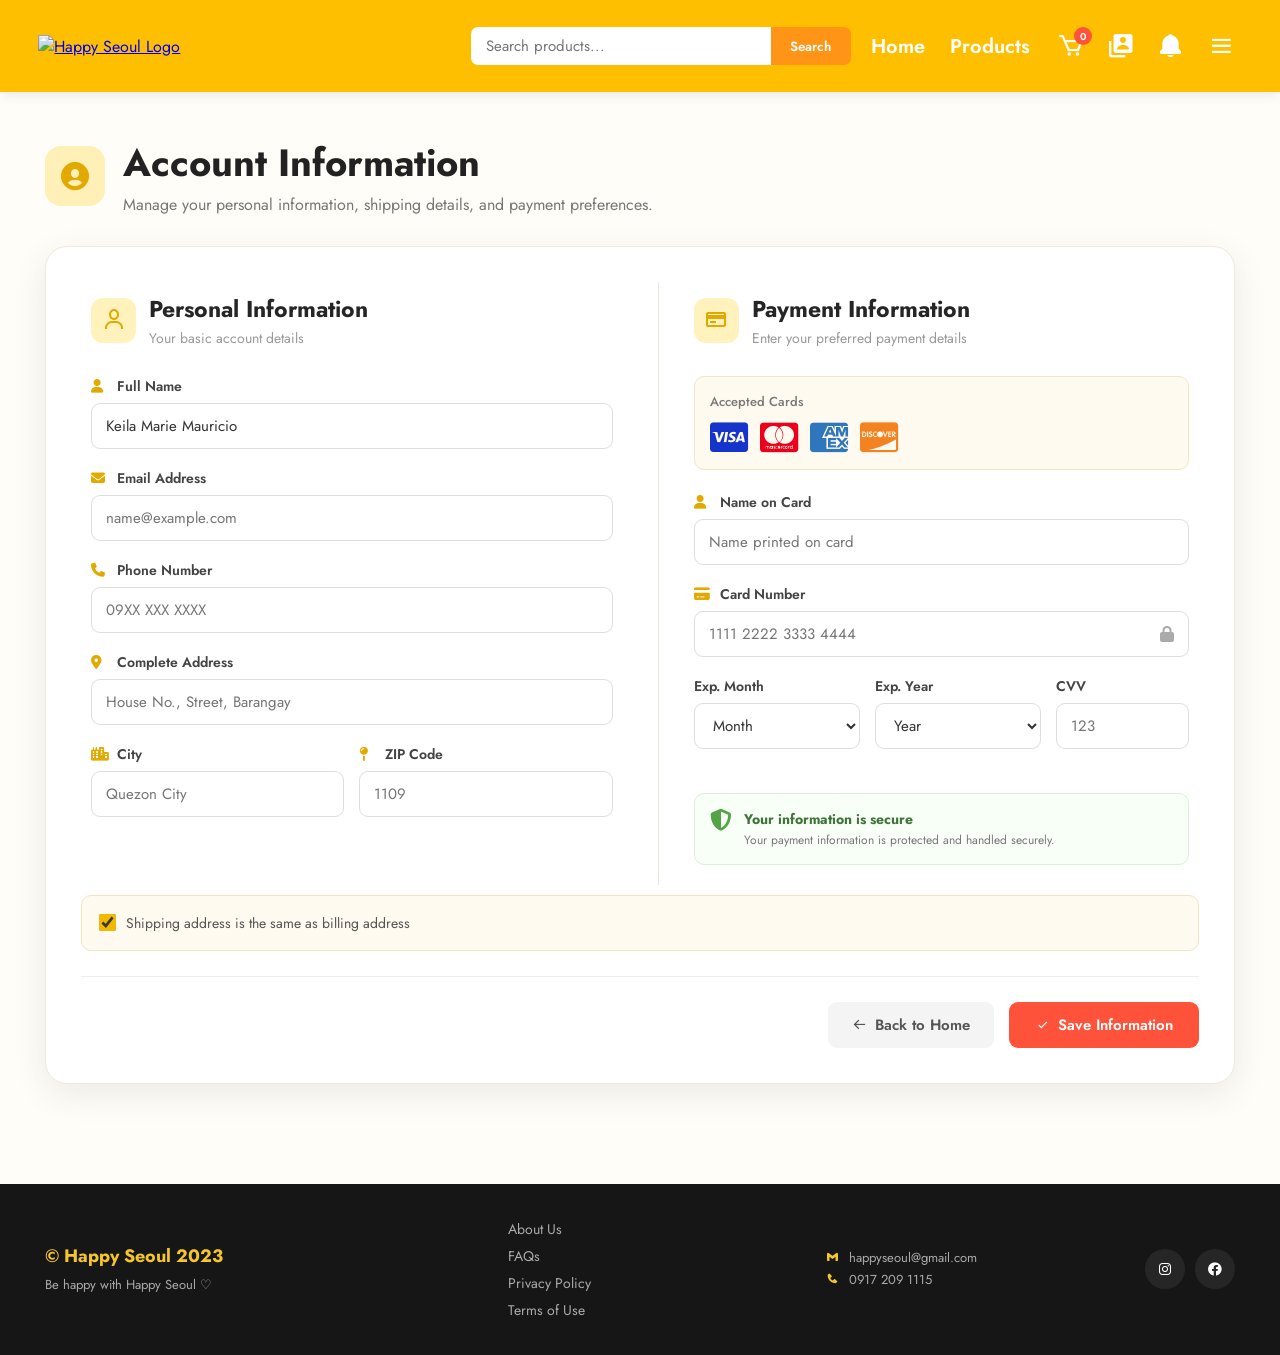
==== Account.html @ aba83708 "Add files via upload" ====
<!DOCTYPE html>
<html lang="en">
<head>
    <meta charset="UTF-8">
    <meta name="viewport" content="width=device-width, initial-scale=1.0">

    <title>Account Information | Happy Seoul</title>

    <!-- Google Font -->
    <link rel="preconnect" href="https://fonts.googleapis.com">
    <link rel="preconnect" href="https://fonts.gstatic.com" crossorigin>
    <link href="https://fonts.googleapis.com/css2?family=Jost:wght@300;400;500;600;700&display=swap" rel="stylesheet">

    <!-- Boxicons -->
    <link rel="stylesheet"
          href="https://unpkg.com/boxicons@latest/css/boxicons.min.css">

    <!-- Font Awesome -->
    <link rel="stylesheet"
          href="https://cdnjs.cloudflare.com/ajax/libs/font-awesome/6.4.2/css/all.min.css">

    <!-- CSS -->
    <link rel="stylesheet" href="account.css">
</head>

<body>

    <!-- ================= NAVIGATION ================= -->
    <header class="header">

        <a href="Home.html" class="logo">
            <img src="logo.PNG" alt="Happy Seoul Logo">
        </a>

        <nav class="navbar">

            <!-- Search -->
            <form class="search-form">
                <input
                    type="search"
                    placeholder="Search products..."
                    aria-label="Search products"
                >
                <button type="submit">
                    Search
                </button>
            </form>

            <!-- Main Menu -->
            <ul class="menu">
                <li>
                    <a href="Home.html">Home</a>
                </li>

                <li>
                    <a href="Products.html">Products</a>
                </li>
            </ul>

            <!-- Navigation Icons -->
            <div class="nav-icon">

                <!-- Cart -->
                <a href="Cart.html" class="icon-link cart">
                    <i class='bx bx-cart'></i>
                    <span class="cart-count">0</span>
                </a>

                <!-- Account -->
                <a href="User.html" class="icon-link">
                    <i class='bx bxs-user-account'></i>
                </a>

                <!-- Notifications -->
                <a href="Notif.html" class="icon-link">
                    <i class='bx bxs-bell'></i>
                </a>

                <!-- Menu -->
                <div class="dropdown">

                    <button class="dropbtn" type="button">
                        <i class='bx bx-menu'></i>
                    </button>

                    <div class="dropdown-content">
                        <a href="Account.html">
                            <i class='bx bx-user'></i>
                            Account Info
                        </a>

                        <a href="About Us.html">
                            <i class='bx bx-info-circle'></i>
                            About Us
                        </a>

                        <a href="Faqs.html">
                            <i class='bx bx-help-circle'></i>
                            FAQs
                        </a>
                    </div>

                </div>

            </div>

        </nav>

    </header>


    <!-- ================= MAIN CONTENT ================= -->
    <main class="account-page">

        <!-- Page Header -->
        <section class="page-heading">

            <span class="heading-icon">
                <i class='bx bxs-user-circle'></i>
            </span>

            <div>
                <h1>Account Information</h1>
                <p>
                    Manage your personal information, shipping details,
                    and payment preferences.
                </p>
            </div>

        </section>


        <!-- Account Card -->
        <section class="account-card">

            <form action="Home.html">

                <div class="account-grid">

                    <!-- ================= PERSONAL INFORMATION ================= -->
                    <div class="form-section">

                        <div class="section-title">
                            <div class="section-icon">
                                <i class='bx bx-user'></i>
                            </div>

                            <div>
                                <h2>Personal Information</h2>
                                <p>Your basic account details</p>
                            </div>
                        </div>


                        <!-- Full Name -->
                        <div class="form-group">

                            <label for="fname">
                                <i class="fa-solid fa-user"></i>
                                Full Name
                            </label>

                            <input
                                type="text"
                                id="fname"
                                name="firstname"
                                placeholder="Enter your full name"
                                value="Keila Marie Mauricio"
                                required
                            >

                        </div>


                        <!-- Email -->
                        <div class="form-group">

                            <label for="email">
                                <i class="fa-solid fa-envelope"></i>
                                Email Address
                            </label>

                            <input
                                type="email"
                                id="email"
                                name="email"
                                placeholder="name@example.com"
                                required
                            >

                        </div>


                        <!-- Phone -->
                        <div class="form-group">

                            <label for="phone">
                                <i class="fa-solid fa-phone"></i>
                                Phone Number
                            </label>

                            <input
                                type="tel"
                                id="phone"
                                name="phone"
                                placeholder="09XX XXX XXXX"
                            >

                        </div>


                        <!-- Address -->
                        <div class="form-group">

                            <label for="address">
                                <i class="fa-solid fa-location-dot"></i>
                                Complete Address
                            </label>

                            <input
                                type="text"
                                id="address"
                                name="address"
                                placeholder="House No., Street, Barangay"
                                required
                            >

                        </div>


                        <!-- City + ZIP -->
                        <div class="form-row">

                            <div class="form-group">

                                <label for="city">
                                    <i class="fa-solid fa-city"></i>
                                    City
                                </label>

                                <input
                                    type="text"
                                    id="city"
                                    name="city"
                                    placeholder="Quezon City"
                                    required
                                >

                            </div>


                            <div class="form-group">

                                <label for="zip">
                                    <i class="fa-solid fa-map-pin"></i>
                                    ZIP Code
                                </label>

                                <input
                                    type="text"
                                    id="zip"
                                    name="zip"
                                    placeholder="1109"
                                    required
                                >

                            </div>

                        </div>

                    </div>


                    <!-- ================= PAYMENT INFORMATION ================= -->
                    <div class="form-section payment-section">

                        <div class="section-title">

                            <div class="section-icon">
                                <i class='bx bx-credit-card'></i>
                            </div>

                            <div>
                                <h2>Payment Information</h2>
                                <p>Enter your preferred payment details</p>
                            </div>

                        </div>


                        <!-- Accepted Cards -->
                        <div class="accepted-cards">

                            <span>Accepted Cards</span>

                            <div class="card-icons">

                                <i class="fa-brands fa-cc-visa"></i>

                                <i class="fa-brands fa-cc-mastercard"></i>

                                <i class="fa-brands fa-cc-amex"></i>

                                <i class="fa-brands fa-cc-discover"></i>

                            </div>

                        </div>


                        <!-- Name on Card -->
                        <div class="form-group">

                            <label for="cname">
                                <i class="fa-solid fa-user"></i>
                                Name on Card
                            </label>

                            <input
                                type="text"
                                id="cname"
                                name="cardname"
                                placeholder="Name printed on card"
                            >

                        </div>


                        <!-- Card Number -->
                        <div class="form-group">

                            <label for="ccnum">
                                <i class="fa-solid fa-credit-card"></i>
                                Card Number
                            </label>

                            <div class="input-icon">

                                <input
                                    type="text"
                                    id="ccnum"
                                    name="cardnumber"
                                    placeholder="1111 2222 3333 4444"
                                >

                                <i class="fa-solid fa-lock"></i>

                            </div>

                        </div>


                        <!-- Expiration + CVV -->
                        <div class="form-row">

                            <div class="form-group">

                                <label for="expmonth">
                                    Exp. Month
                                </label>

                                <select id="expmonth" name="expmonth">

                                    <option value="">Month</option>
                                    <option>January</option>
                                    <option>February</option>
                                    <option>March</option>
                                    <option>April</option>
                                    <option>May</option>
                                    <option>June</option>
                                    <option>July</option>
                                    <option>August</option>
                                    <option>September</option>
                                    <option>October</option>
                                    <option>November</option>
                                    <option>December</option>

                                </select>

                            </div>


                            <div class="form-group">

                                <label for="expyear">
                                    Exp. Year
                                </label>

                                <select id="expyear" name="expyear">

                                    <option value="">Year</option>
                                    <option>2026</option>
                                    <option>2027</option>
                                    <option>2028</option>
                                    <option>2029</option>
                                    <option>2030</option>

                                </select>

                            </div>


                            <div class="form-group">

                                <label for="cvv">
                                    CVV
                                </label>

                                <input
                                    type="password"
                                    id="cvv"
                                    name="cvv"
                                    placeholder="123"
                                    maxlength="4"
                                >

                            </div>

                        </div>


                        <!-- Security Notice -->
                        <div class="security-notice">

                            <i class="fa-solid fa-shield-halved"></i>

                            <div>
                                <strong>Your information is secure</strong>
                                <p>
                                    Your payment information is protected
                                    and handled securely.
                                </p>
                            </div>

                        </div>

                    </div>

                </div>


                <!-- ================= SHIPPING ================= -->
                <div class="shipping-option">

                    <label>

                        <input
                            type="checkbox"
                            checked
                            name="sameadr"
                        >

                        <span>
                            Shipping address is the same as billing address
                        </span>

                    </label>

                </div>


                <!-- ================= ACTION BUTTONS ================= -->
                <div class="form-actions">

                    <a href="Home.html" class="back-btn">
                        <i class='bx bx-arrow-back'></i>
                        Back to Home
                    </a>

                    <button type="submit" class="save-btn">
                        <i class='bx bx-check'></i>
                        Save Information
                    </button>

                </div>

            </form>

        </section>

    </main>


    <!-- ================= FOOTER ================= -->
    <footer class="footer">

        <div class="footer-content">

            <div>
                <h3>© Happy Seoul 2023</h3>
                <p>Be happy with Happy Seoul ♡</p>
            </div>

            <div class="footer-links">

                <a href="About Us.html">About Us</a>

                <a href="Faqs.html">FAQs</a>

                <a href="#">Privacy Policy</a>

                <a href="#">Terms of Use</a>

            </div>

            <div class="footer-contact">

                <p>
                    <i class='bx bxl-gmail'></i>
                    happyseoul@gmail.com
                </p>

                <p>
                    <i class='bx bxs-phone'></i>
                    0917 209 1115
                </p>

            </div>

            <div class="social-icons">

                <a href="#">
                    <i class='bx bxl-instagram'></i>
                </a>

                <a href="#">
                    <i class='bx bxl-facebook-circle'></i>
                </a>

            </div>

        </div>

    </footer>

</body>
</html>
---- account.css ----
@import url("https://fonts.googleapis.com/css2?family=Jost:wght@300;400;500;600;700&display=swap");


/* =====================================================
   GLOBAL
===================================================== */

* {
    margin: 0;
    padding: 0;
    box-sizing: border-box;
}

html {
    scroll-behavior: smooth;
}

body {
    font-family: "Jost", sans-serif;
    background: #fffdf8;
    color: #222;
    min-height: 100vh;
}


/* =====================================================
   HEADER / NAVIGATION
===================================================== */

.header {
    position: fixed;
    top: 0;
    left: 0;
    width: 100%;
    height: 92px;

    display: flex;
    align-items: center;
    justify-content: space-between;

    padding: 8px 3%;
    background: #febf01;

    z-index: 1000;

    box-shadow: 0 3px 12px rgba(0, 0, 0, 0.08);
}


/* LOGO */

.logo {
    display: flex;
    align-items: center;
}

.logo img {
    width: 220px;
    height: auto;
    display: block;
}


/* NAVIGATION */

.navbar {
    display: flex;
    align-items: center;
    gap: 20px;
}


/* SEARCH */

.search-form {
    display: flex;
    height: 38px;
}

.search-form input {
    width: 300px;
    padding: 0 15px;

    border: none;
    outline: none;

    font-family: "Jost", sans-serif;
    font-size: 15px;

    border-radius: 7px 0 0 7px;

    background: #fff;
}

.search-form button {
    width: 80px;

    border: none;
    outline: none;

    background: #ff9417;
    color: white;

    font-family: "Jost", sans-serif;
    font-weight: 600;

    border-radius: 0 7px 7px 0;

    cursor: pointer;

    transition: 0.3s;
}

.search-form button:hover {
    background: #f57c00;
}


/* MAIN MENU */

.menu {
    display: flex;
    align-items: center;
    gap: 25px;

    list-style: none;
}

.menu a {
    color: white;

    font-size: 20px;
    font-weight: 600;

    text-decoration: none;

    transition: 0.3s;
}

.menu a:hover {
    color: #fff2c4;
}


/* NAV ICONS */

.nav-icon {
    display: flex;
    align-items: center;
    gap: 8px;
}

.icon-link,
.dropbtn {
    position: relative;

    display: flex;
    align-items: center;
    justify-content: center;

    width: 42px;
    height: 42px;

    color: white;

    text-decoration: none;

    border: none;
    background: transparent;

    cursor: pointer;
}

.icon-link i,
.dropbtn i {
    font-size: 28px;

    transition: 0.3s;
}

.icon-link:hover i,
.dropbtn:hover i {
    transform: scale(1.1);
    color: #fff4c2;
}


/* CART COUNT */

.cart-count {
    position: absolute;

    top: 2px;
    right: 0;

    width: 18px;
    height: 18px;

    display: flex;
    align-items: center;
    justify-content: center;

    background: #ff523b;
    color: white;

    font-size: 10px;
    font-weight: 600;

    border-radius: 50%;
}


/* DROPDOWN */

.dropdown {
    position: relative;
}

.dropdown-content {
    display: none;

    position: absolute;

    right: 0;
    top: 48px;

    width: 190px;

    background: white;

    border-radius: 10px;

    box-shadow: 0 10px 30px rgba(0, 0, 0, 0.15);

    overflow: hidden;
}

.dropdown-content a {
    display: flex;
    align-items: center;
    gap: 10px;

    padding: 13px 16px;

    color: #333;

    font-size: 15px;
    text-decoration: none;

    transition: 0.3s;
}

.dropdown-content a:hover {
    background: #fff3c4;
    color: #e5a900;
}

.dropdown:hover .dropdown-content {
    display: block;
}


/* =====================================================
   ACCOUNT PAGE
===================================================== */

.account-page {
    width: 100%;
    max-width: 1250px;

    margin: 0 auto;

    padding: 135px 30px 70px;
}


/* PAGE HEADING */

.page-heading {
    display: flex;
    align-items: center;

    gap: 18px;

    margin-bottom: 30px;
}

.heading-icon {
    width: 60px;
    height: 60px;

    display: flex;
    align-items: center;
    justify-content: center;

    background: #fff0b8;

    color: #e2a900;

    border-radius: 16px;
}

.heading-icon i {
    font-size: 34px;
}

.page-heading h1 {
    font-size: 38px;
    font-weight: 700;

    color: #222;

    margin-bottom: 3px;
}

.page-heading p {
    color: #777;

    font-size: 16px;
}


/* =====================================================
   ACCOUNT CARD
===================================================== */

.account-card {
    background: white;

    border-radius: 22px;

    padding: 35px;

    box-shadow:
        0 10px 35px rgba(0, 0, 0, 0.08);

    border: 1px solid #f0eadb;
}


/* TWO COLUMN LAYOUT */

.account-grid {
    display: grid;

    grid-template-columns: 1fr 1fr;

    gap: 35px;
}


/* FORM SECTION */

.form-section {
    padding: 10px 10px 20px;
}

.payment-section {
    border-left: 1px solid #eee5d2;

    padding-left: 35px;
}


/* SECTION TITLE */

.section-title {
    display: flex;
    align-items: center;

    gap: 13px;

    margin-bottom: 28px;
}

.section-icon {
    width: 45px;
    height: 45px;

    display: flex;
    align-items: center;
    justify-content: center;

    border-radius: 12px;

    background: #fff2bd;

    color: #e1a900;
}

.section-icon i {
    font-size: 24px;
}

.section-title h2 {
    font-size: 23px;

    color: #252525;

    margin-bottom: 2px;
}

.section-title p {
    color: #999;

    font-size: 14px;
}


/* =====================================================
   FORM ELEMENTS
===================================================== */

.form-group {
    margin-bottom: 19px;
}

.form-group label {
    display: block;

    margin-bottom: 7px;

    font-size: 14px;
    font-weight: 600;

    color: #444;
}

.form-group label i {
    color: #e2a900;

    width: 18px;

    margin-right: 4px;
}


.form-group input,
.form-group select {
    width: 100%;

    height: 46px;

    padding: 0 14px;

    border: 1px solid #dedede;

    border-radius: 9px;

    background: #fff;

    color: #333;

    font-family: "Jost", sans-serif;

    font-size: 15px;

    outline: none;

    transition: 0.3s;
}

.form-group input:focus,
.form-group select:focus {
    border-color: #f2bd00;

    box-shadow: 0 0 0 3px rgba(254, 191, 1, 0.12);
}


/* TWO / THREE COLUMN FORM */

.form-row {
    display: grid;

    grid-template-columns: 1fr 1fr;

    gap: 15px;
}


/* PAYMENT EXPIRY */

.payment-section .form-row {
    grid-template-columns: 1fr 1fr 0.8fr;
}


/* INPUT WITH ICON */

.input-icon {
    position: relative;
}

.input-icon input {
    padding-right: 45px;
}

.input-icon i {
    position: absolute;

    right: 15px;
    top: 50%;

    transform: translateY(-50%);

    color: #aaa;
}


/* =====================================================
   ACCEPTED CARDS
===================================================== */

.accepted-cards {
    margin-bottom: 22px;

    padding: 15px;

    background: #fffaf0;

    border: 1px solid #f4e6c2;

    border-radius: 10px;
}

.accepted-cards > span {
    display: block;

    margin-bottom: 9px;

    color: #777;

    font-size: 13px;
    font-weight: 500;
}

.card-icons {
    display: flex;

    gap: 12px;
}

.card-icons i {
    font-size: 34px;
}

.card-icons .fa-cc-visa {
    color: #1434cb;
}

.card-icons .fa-cc-mastercard {
    color: #eb001b;
}

.card-icons .fa-cc-amex {
    color: #2e77bc;
}

.card-icons .fa-cc-discover {
    color: #f58220;
}


/* =====================================================
   SECURITY NOTICE
===================================================== */

.security-notice {
    display: flex;

    gap: 12px;

    margin-top: 25px;

    padding: 15px;

    background: #f8fff7;

    border: 1px solid #dcefd8;

    border-radius: 10px;
}

.security-notice > i {
    color: #52a447;

    font-size: 22px;
}

.security-notice strong {
    display: block;

    color: #3f7438;

    font-size: 14px;

    margin-bottom: 3px;
}

.security-notice p {
    color: #777;

    font-size: 12px;

    line-height: 1.4;
}


/* =====================================================
   SHIPPING OPTION
===================================================== */

.shipping-option {
    margin-top: 10px;

    padding: 17px;

    background: #fffaf0;

    border-radius: 10px;

    border: 1px solid #f3e5c0;
}

.shipping-option label {
    display: flex;
    align-items: center;

    gap: 10px;

    color: #555;

    font-size: 14px;

    cursor: pointer;
}

.shipping-option input {
    width: 17px;
    height: 17px;

    accent-color: #f2b900;

    cursor: pointer;
}


/* =====================================================
   BUTTONS
===================================================== */

.form-actions {
    display: flex;

    justify-content: flex-end;
    align-items: center;

    gap: 15px;

    margin-top: 25px;

    padding-top: 25px;

    border-top: 1px solid #eee;
}

.back-btn,
.save-btn {
    height: 46px;

    padding: 0 24px;

    display: inline-flex;

    align-items: center;
    justify-content: center;

    gap: 8px;

    border-radius: 9px;

    font-family: "Jost", sans-serif;

    font-size: 15px;
    font-weight: 600;

    text-decoration: none;

    cursor: pointer;

    transition: 0.3s;
}


/* BACK */

.back-btn {
    background: #f4f4f4;

    color: #555;
}

.back-btn:hover {
    background: #e7e7e7;
}


/* SAVE */

.save-btn {
    border: none;

    background: #ff523b;

    color: white;

    min-width: 190px;
}

.save-btn:hover {
    background: #e94431;

    transform: translateY(-2px);

    box-shadow: 0 6px 15px rgba(255, 82, 59, 0.25);
}


/* =====================================================
   FOOTER
===================================================== */

.footer {
    margin-top: 30px;

    background: #161616;

    color: white;
}

.footer-content {
    max-width: 1250px;

    margin: auto;

    padding: 35px 30px;

    display: grid;

    grid-template-columns: 1.5fr 1fr 1fr auto;

    gap: 30px;

    align-items: center;
}

.footer h3 {
    color: #f5c52c;

    font-size: 18px;

    margin-bottom: 5px;
}

.footer p {
    color: #aaa;

    font-size: 13px;

    line-height: 1.7;
}

.footer-links {
    display: flex;

    flex-direction: column;

    gap: 7px;
}

.footer-links a {
    color: #aaa;

    font-size: 14px;

    text-decoration: none;

    transition: 0.3s;
}

.footer-links a:hover {
    color: #f5c52c;
}

.footer-contact i {
    color: #f5c52c;

    margin-right: 6px;
}

.social-icons {
    display: flex;

    gap: 10px;
}

.social-icons a {
    width: 40px;
    height: 40px;

    display: flex;
    align-items: center;
    justify-content: center;

    background: #262626;

    color: white;

    border-radius: 50%;

    text-decoration: none;

    transition: 0.3s;
}

.social-icons a:hover {
    background: #f5c52c;

    color: #222;

    transform: translateY(-3px);
}


/* =====================================================
   RESPONSIVE
===================================================== */

@media (max-width: 1100px) {

    .header {
        padding: 8px 2%;
    }

    .logo img {
        width: 180px;
    }

    .search-form input {
        width: 220px;
    }

    .menu {
        gap: 10px;
    }

    .menu a {
        font-size: 17px;
    }

    .account-page {
        padding-left: 20px;
        padding-right: 20px;
    }
}


@media (max-width: 900px) {

    .navbar {
        gap: 8px;
    }

    .search-form {
        display: none;
    }

    .account-grid {
        grid-template-columns: 1fr;
    }

    .payment-section {
        border-left: none;

        border-top: 1px solid #eee5d2;

        padding-left: 10px;
        padding-top: 30px;
    }

    .footer-content {
        grid-template-columns: 1fr 1fr;
    }
}


@media (max-width: 600px) {

    .header {
        height: 75px;

        padding: 8px 15px;
    }

    .logo img {
        width: 145px;
    }

    .menu {
        display: none;
    }

    .nav-icon {
        gap: 0;
    }

    .icon-link,
    .dropbtn {
        width: 38px;
    }

    .icon-link i,
    .dropbtn i {
        font-size: 24px;
    }

    .account-page {
        padding: 105px 12px 40px;
    }

    .page-heading {
        align-items: flex-start;
    }

    .heading-icon {
        width: 48px;
        height: 48px;
    }

    .heading-icon i {
        font-size: 27px;
    }

    .page-heading h1 {
        font-size: 27px;
    }

    .page-heading p {
        font-size: 13px;
    }

    .account-card {
        padding: 20px 15px;

        border-radius: 16px;
    }

    .form-section {
        padding: 5px;
    }

    .section-title h2 {
        font-size: 19px;
    }

    .form-row,
    .payment-section .form-row {
        grid-template-columns: 1fr;
        gap: 0;
    }

    .form-actions {
        flex-direction: column-reverse;

        align-items: stretch;
    }

    .back-btn,
    .save-btn {
        width: 100%;
    }

    .footer-content {
        grid-template-columns: 1fr;

        text-align: center;
    }

    .footer-links {
        align-items: center;
    }

    .social-icons {
        justify-content: center;
    }
}
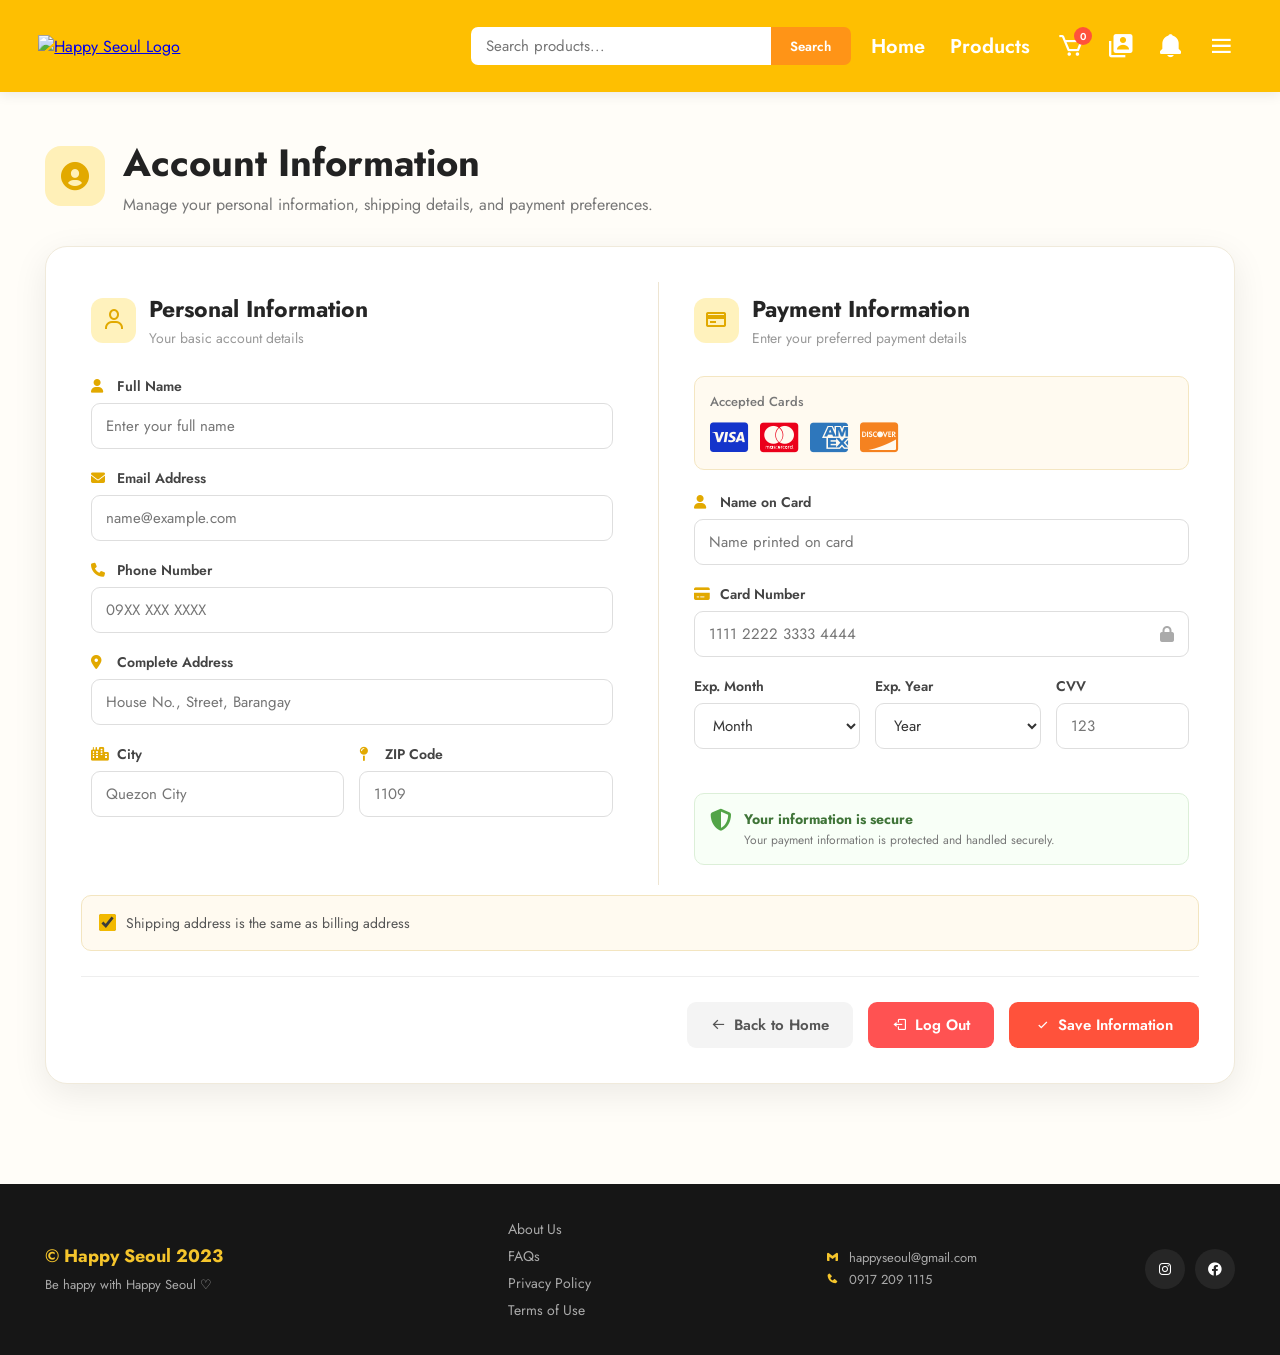
==== commit 0bcd2f02: "added db and integrated it using SQL in XAMPP and inserted test users. can now be tested using local" ====
--- a/Account.html
+++ b/Account.html
@@ -133,7 +133,9 @@
         <!-- Account Card -->
         <section class="account-card">
 
-            <form action="Home.html">
+            <div id="accountAlert" class="auth-alert" style="display:none;"></div>
+
+            <form id="accountForm" action="api/account.php" method="POST">
 
                 <div class="account-grid">
 
@@ -165,7 +167,6 @@
                                 id="fname"
                                 name="firstname"
                                 placeholder="Enter your full name"
-                                value="Keila Marie Mauricio"
                                 required
                             >
 
@@ -467,9 +468,14 @@
                         Back to Home
                     </a>
 
-                    <button type="submit" class="save-btn">
+                    <a href="api/logout.php" class="back-btn logout-btn">
+                        <i class='bx bx-log-out'></i>
+                        Log Out
+                    </a>
+
+                    <button type="submit" id="saveBtn" class="save-btn">
                         <i class='bx bx-check'></i>
-                        Save Information
+                        <span>Save Information</span>
                     </button>
 
                 </div>
@@ -533,5 +539,90 @@
 
     </footer>
 
+    <script>
+        const accountForm = document.getElementById("accountForm");
+        const accountAlert = document.getElementById("accountAlert");
+        const saveBtn = document.getElementById("saveBtn");
+
+        function showAccountAlert(message, type = "success") {
+            accountAlert.style.display = "flex";
+            accountAlert.className = "auth-alert " + type;
+            const icon = type === "success" ? "bx-check-circle" : (type === "error" ? "bx-error-circle" : "bx-info-circle");
+            accountAlert.innerHTML = `<i class='bx ${icon}'></i> <span>${message}</span>`;
+            accountAlert.scrollIntoView({ behavior: 'smooth', block: 'center' });
+        }
+
+        // Fetch user data from database
+        async function loadAccountData() {
+            try {
+                const response = await fetch("api/account.php", {
+                    headers: { "Accept": "application/json" }
+                });
+
+                if (response.status === 401) {
+                    showAccountAlert('You are not currently signed in. <a href="user.html?redirect=Account.html" style="text-decoration:underline;font-weight:600;color:inherit;">Click here to Sign In</a> to view and save your details.', 'info');
+                    saveBtn.disabled = true;
+                    return;
+                }
+
+                const data = await response.json();
+                if (data.success && data.user) {
+                    const u = data.user;
+                    if (u.full_name) document.getElementById("fname").value = u.full_name;
+                    if (u.email) document.getElementById("email").value = u.email;
+                    if (u.phone) document.getElementById("phone").value = u.phone;
+                    if (u.address) document.getElementById("address").value = u.address;
+                    if (u.city) document.getElementById("city").value = u.city;
+                    if (u.zip) document.getElementById("zip").value = u.zip;
+                    if (u.card_name) document.getElementById("cname").value = u.card_name;
+                    if (u.card_number) document.getElementById("ccnum").value = u.card_number;
+                    if (u.exp_month) document.getElementById("expmonth").value = u.exp_month;
+                    if (u.exp_year) document.getElementById("expyear").value = u.exp_year;
+
+                    // Update greeting
+                    const headingP = document.querySelector(".page-heading p");
+                    if (headingP) {
+                        headingP.innerHTML = `Signed in as <strong>${u.username}</strong> (${u.email}). Manage your details below.`;
+                    }
+                }
+            } catch (err) {
+                console.error("Could not load account details:", err);
+            }
+        }
+
+        // Handle profile save
+        accountForm.addEventListener("submit", async function(e) {
+            e.preventDefault();
+            const btnSpan = saveBtn.querySelector("span");
+            const origText = btnSpan.textContent;
+            saveBtn.disabled = true;
+            btnSpan.textContent = "Saving...";
+
+            try {
+                const formData = new FormData(accountForm);
+                const response = await fetch("api/account.php", {
+                    method: "POST",
+                    body: formData,
+                    headers: { "Accept": "application/json" }
+                });
+
+                const result = await response.json();
+                if (result.success) {
+                    showAccountAlert(result.message || "Account information saved successfully to database!", "success");
+                } else {
+                    showAccountAlert(result.message || "Failed to save information.", "error");
+                }
+            } catch (err) {
+                showAccountAlert("Error saving account information. Please check your XAMPP connection.", "error");
+            } finally {
+                saveBtn.disabled = false;
+                btnSpan.textContent = origText;
+            }
+        });
+
+        loadAccountData();
+    </script>
+    <script src="auth-nav.js"></script>
+
 </body>
 </html>
--- a/account.css
+++ b/account.css
@@ -994,4 +994,58 @@
     .social-icons {
         justify-content: center;
     }
-}+}
+
+/* =========================================
+   ACCOUNT ALERTS & LOGOUT STYLES
+========================================= */
+
+.auth-alert {
+    padding: 14px 18px;
+    border-radius: 12px;
+    font-size: 14px;
+    font-weight: 500;
+    margin: 15px 0 25px 0;
+    display: flex;
+    align-items: center;
+    gap: 12px;
+    animation: fadeIn 0.3s ease;
+}
+
+.auth-alert.error {
+    background-color: #ffe6e6;
+    color: #c92a2a;
+    border: 1px solid #ffc9c9;
+}
+
+.auth-alert.success {
+    background-color: #e6fcf5;
+    color: #0ca678;
+    border: 1px solid #c3fae8;
+}
+
+.auth-alert.info {
+    background-color: #e7f5ff;
+    color: #1971c2;
+    border: 1px solid #d0ebff;
+}
+
+.auth-alert i {
+    font-size: 22px;
+    flex-shrink: 0;
+}
+
+.logout-btn {
+    background: #ff5252 !important;
+    color: #fff !important;
+    border: none !important;
+}
+
+.logout-btn:hover {
+    background: #e03131 !important;
+}
+
+@keyframes fadeIn {
+    from { opacity: 0; transform: translateY(-6px); }
+    to { opacity: 1; transform: translateY(0); }
+}
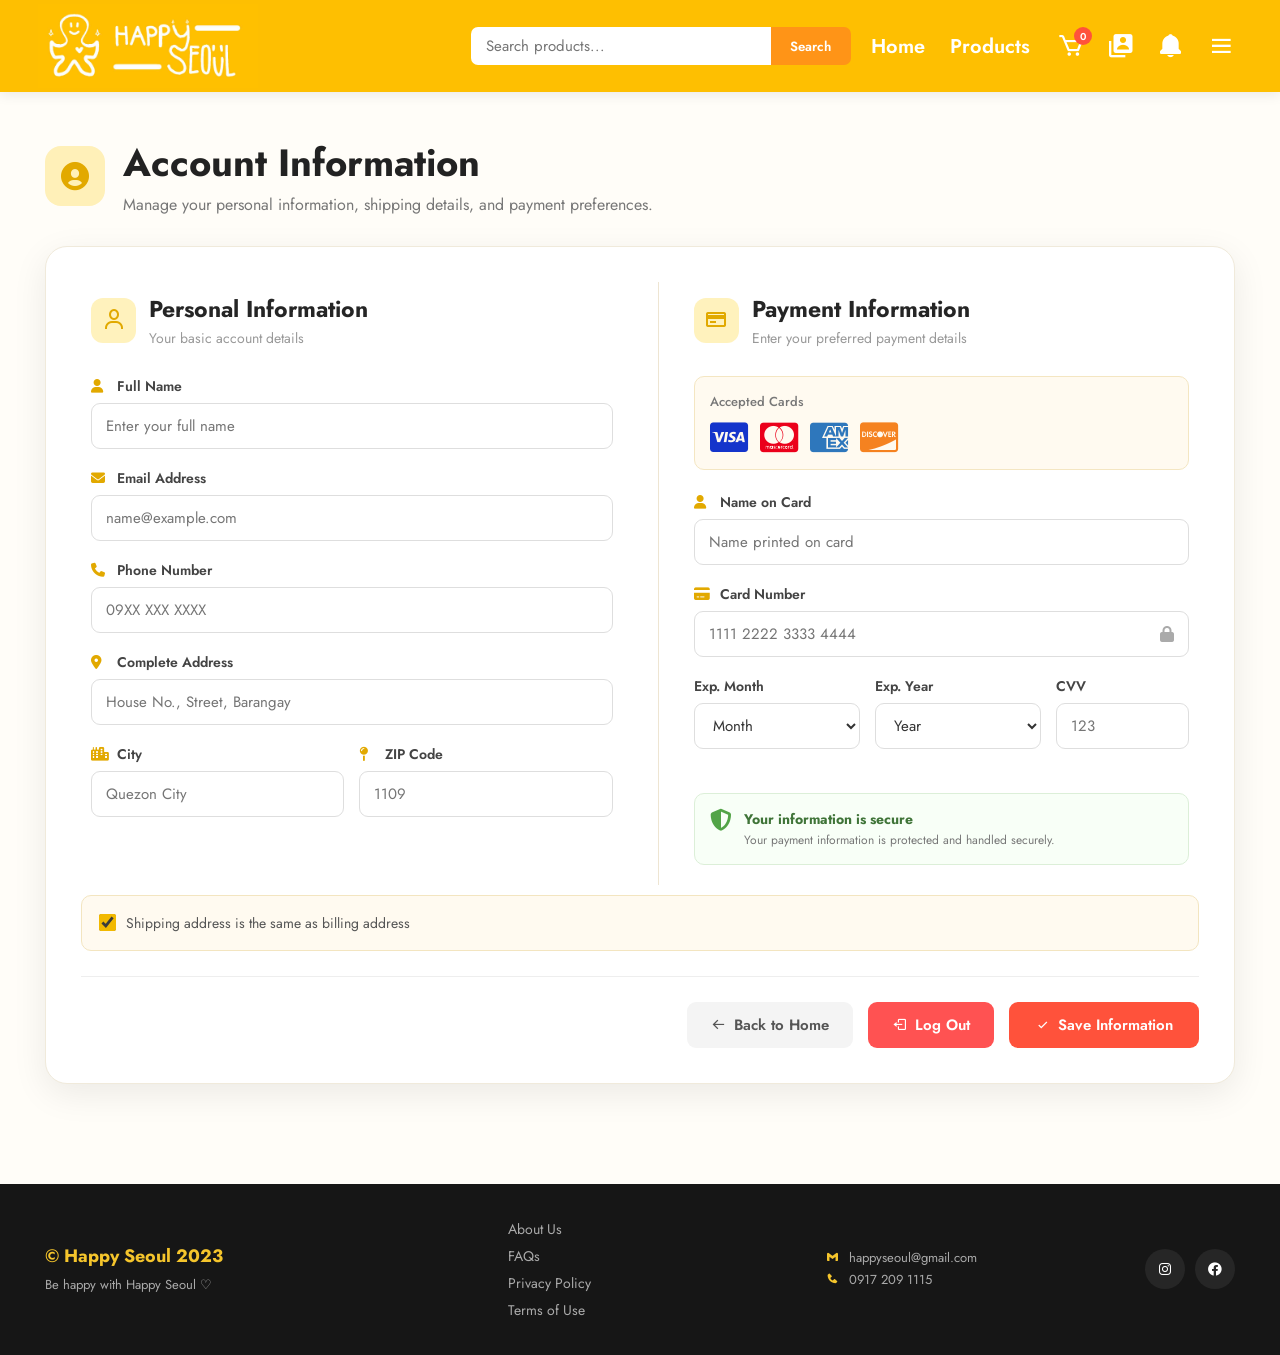
==== commit 566780a3: "may mga picture na sya tapos pinalitan ko yung home.html ng login.html para madeploy sya and inayos " ====
--- a/Account.html
+++ b/Account.html
@@ -28,8 +28,8 @@
     <!-- ================= NAVIGATION ================= -->
     <header class="header">
 
-        <a href="Home.html" class="logo">
-            <img src="logo.PNG" alt="Happy Seoul Logo">
+        <a href="index.html" class="logo">
+            <img src="logo.png" alt="Happy Seoul Logo">
         </a>
 
         <nav class="navbar">
@@ -49,7 +49,7 @@
             <!-- Main Menu -->
             <ul class="menu">
                 <li>
-                    <a href="Home.html">Home</a>
+                    <a href="index.html">Home</a>
                 </li>
 
                 <li>
@@ -67,7 +67,7 @@
                 </a>
 
                 <!-- Account -->
-                <a href="User.html" class="icon-link">
+                <a href="user.html" class="icon-link">
                     <i class='bx bxs-user-account'></i>
                 </a>
 
@@ -463,7 +463,7 @@
                 <!-- ================= ACTION BUTTONS ================= -->
                 <div class="form-actions">
 
-                    <a href="Home.html" class="back-btn">
+                    <a href="index.html" class="back-btn">
                         <i class='bx bx-arrow-back'></i>
                         Back to Home
                     </a>
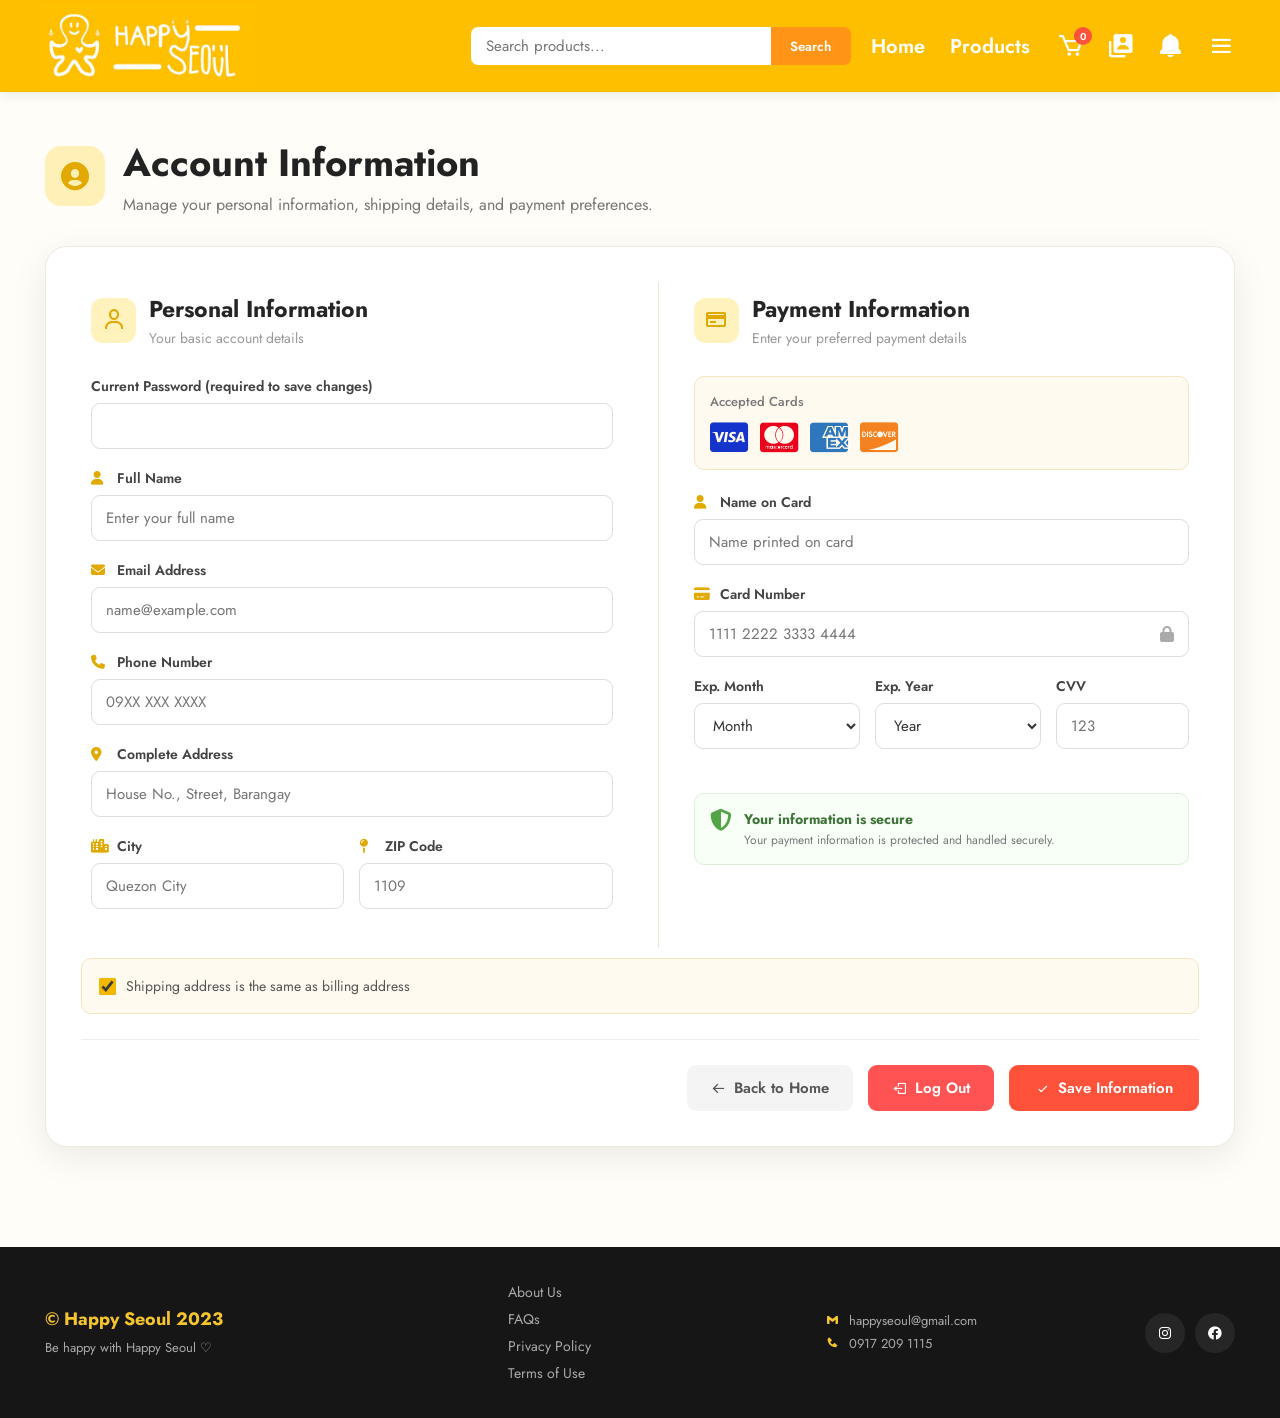
==== commit 78ef9de8: "added securiy measures. 1. Secure cookie settings  function ensure_session_started(): void {     if " ====
--- a/Account.html
+++ b/Account.html
@@ -153,7 +153,11 @@
                             </div>
                         </div>
 
-
+<div class="form-group">
+    <label for="current_password">Current Password (required to save changes)</label>
+    <input type="password" id="current_password" name="current_password"
+           autocomplete="current-password" required>
+</div>
                         <!-- Full Name -->
                         <div class="form-group">
 
@@ -606,9 +610,10 @@
                     headers: { "Accept": "application/json" }
                 });
 
-                const result = await response.json();
+               const result = await response.json();
                 if (result.success) {
                     showAccountAlert(result.message || "Account information saved successfully to database!", "success");
+                    document.getElementById("current_password").value = "";   // <-- add this line
                 } else {
                     showAccountAlert(result.message || "Failed to save information.", "error");
                 }
